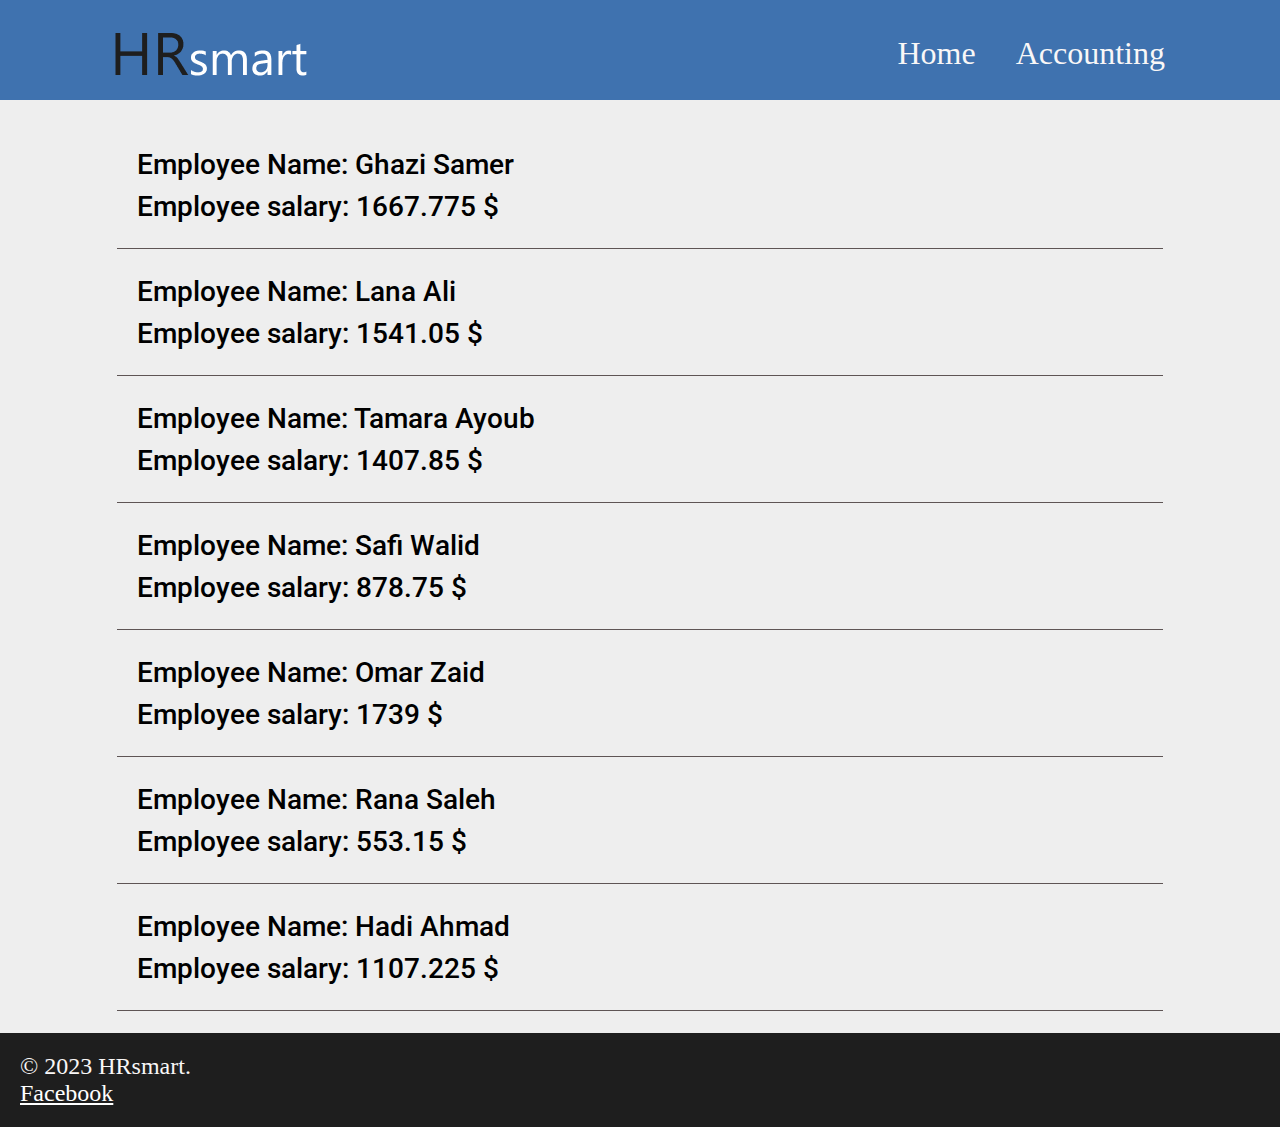
==== index.html @ 6eb01f3c "task08" ====
<!DOCTYPE html>
<html lang="en">

<head>
    <meta charset="UTF-8" />
    <meta name="HRsmart" content="Human Resourse">
    <meta http-equiv="X-UA-Compatible" content="IE=edge">
    <meta name="viewport" content="width=device-width, initial-scale=1.0">


    <!-- Fonts -->

    <link href="https://fonts.googleapis.com/css2?family=Roboto:wght@500&display=swap" rel="stylesheet">
    <!-- Fonts -->

    <!-- Icons -->

    <!-- Icons -->

    <link rel="stylesheet" href="./style/index.css">
    <title>HRsmart</title>
</head>

<body>

    <header>
        <nav>
            <img class="logo" src="assets/logo.png" alt="Logo" />
            <ul>
                <li>
                    <a href="">Home</a>
                </li>
                <li>
                    <a href="./accounting.html">Accounting</a>
                </li>
            </ul>
        </nav>
    </header>

    <main>

        <script src="./app.js"></script>

    </main>

    <footer>
        <div>
            <p style="margin: 0;">© 2023 HRsmart.
            <div>
                <a href="https://www.facebook.com/hamzah.almhysn/" style="color: #fff; margin-right: 10px;">Facebook</a>
            </div>
            </p>

        </div>
    </footer>
</body>

</html>
---- style/index.css ----
* {
  padding: 0;
  margin: 0;
  box-sizing: border-box;
}

body{
  background-color: #eeeeee;
}

header{
  background-color: #3F72AF;
  height: 100px;
}

header nav {
  display: flex;
  flex-direction: row;
  justify-content: space-between;
  align-items: start;
  padding: 32px 115px;
}

header nav ul {
  display: flex;
  gap: 40px;
  list-style-type: none;
}

header nav ul a {
  font-family: 'Segoe UI';
  font-style: normal;
  font-weight: 400;
  font-size: 32px;
  line-height: 42px;
  /* identical to box height */

  text-decoration-line: none;

  color: #F9F7F7;
}

main{
  margin: 20px;
}


table {
  margin-left: auto;
  margin-right: auto;
  width: 1050px;
  max-height: 1050px;
  min-width: auto;
}

td {
  border-bottom: 1px solid #5e5454;
  padding: 20px;
}

td h2 {
  font-family: "Roboto", sans-serif;
  font-style: normal;
  font-weight: 500;
  font-size: 28px;
  line-height: 42px;
  color: rgba(0, 0, 0);
}

footer{
  padding: 20px;
  text-align: start;
  width: 100%;
  font-size: 24px;
  font-weight: 500;
  background-color: #1E1E1E;
}
footer p{
color: #F9F7F7;
font-weight: 300;

}

/* <-----------------------class class class class class class class----------------------->  */



/* <-----------------------Opacity Opacity Opacity Opacity Opacity Opacity ----------------------->  */


/* <-----------------------Spacing Spacing Spacing Spacing Spacing Spacing----------------------->  */
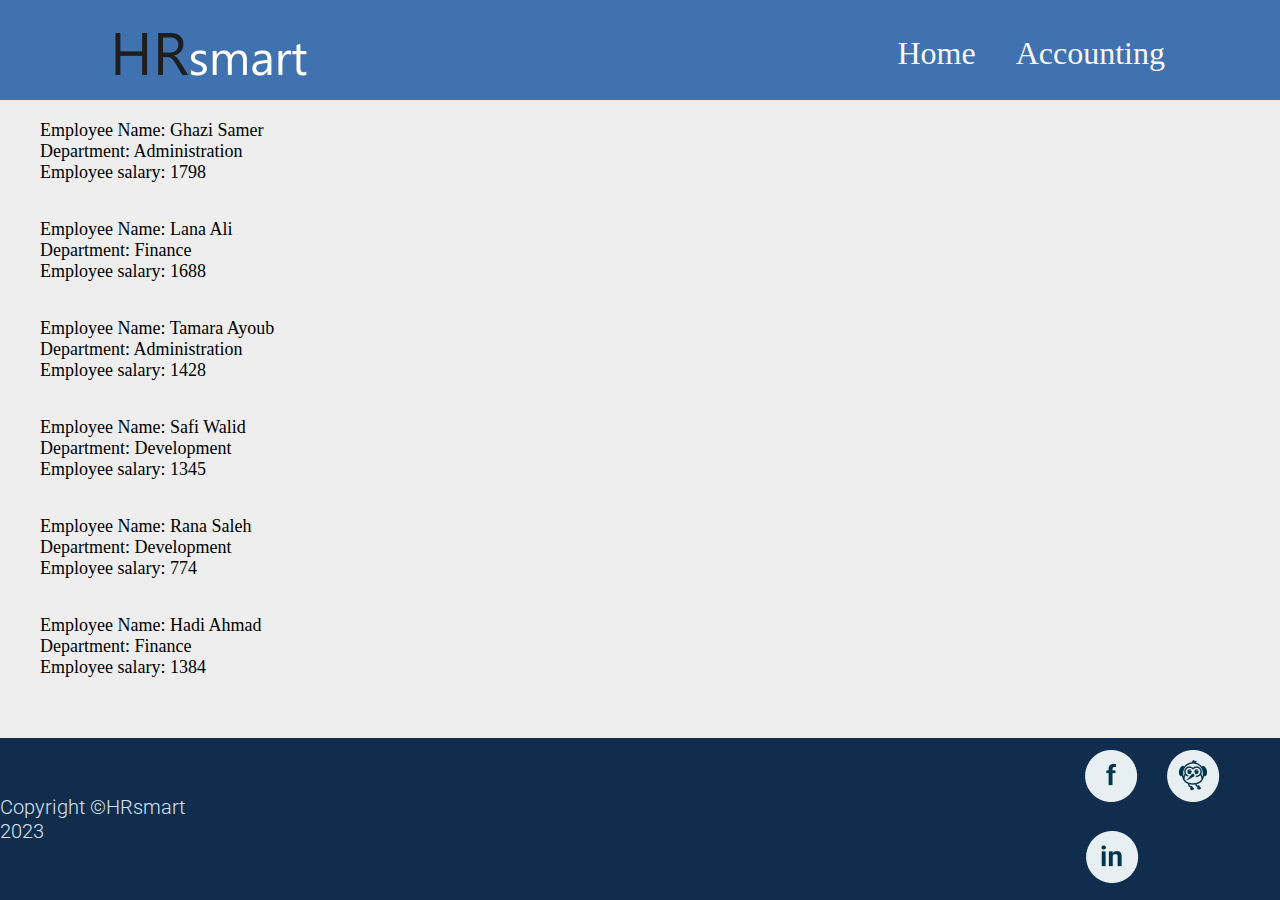
==== commit 58d288e8: "task09" ====
--- a/index.html
+++ b/index.html
@@ -9,8 +9,9 @@
 
 
     <!-- Fonts -->
-
-    <link href="https://fonts.googleapis.com/css2?family=Roboto:wght@500&display=swap" rel="stylesheet">
+    <link rel="preconnect" href="https://fonts.googleapis.com">
+    <link rel="preconnect" href="https://fonts.gstatic.com" crossorigin>
+    <link href="https://fonts.googleapis.com/css2?family=Roboto:wght@400&display=swap" rel="stylesheet">
     <!-- Fonts -->
 
     <!-- Icons -->
@@ -44,13 +45,11 @@
     </main>
 
     <footer>
+        <p>Copyright ©HRsmart 2023</p>
         <div>
-            <p style="margin: 0;">© 2023 HRsmart.
-            <div>
-                <a href="https://www.facebook.com/hamzah.almhysn/" style="color: #fff; margin-right: 10px;">Facebook</a>
-            </div>
-            </p>
-
+            <a href="https://www.facebook.com/" > <img  src="./assets/facebook.png" /></a>
+            <a href="https://www.twitter.com/" > <img src="./assets/twitter.png" /></a>
+            <a href="https://www.linkedin.com/"> <img src="./assets/linkin.png" /></a>
         </div>
     </footer>
 </body>
--- a/style/index.css
+++ b/style/index.css
@@ -4,12 +4,12 @@
   box-sizing: border-box;
 }
 
-body{
+body {
   background-color: #eeeeee;
 }
 
-header{
-  background-color: #3F72AF;
+header {
+  background-color: #3f72af;
   height: 100px;
 }
 
@@ -28,7 +28,7 @@
 }
 
 header nav ul a {
-  font-family: 'Segoe UI';
+  font-family: "Segoe UI";
   font-style: normal;
   font-weight: 400;
   font-size: 32px;
@@ -37,56 +37,42 @@
 
   text-decoration-line: none;
 
-  color: #F9F7F7;
+  color: #f9f7f7;
 }
 
-main{
-  margin: 20px;
+main {
+  margin: 20px 0px 0px 40px;
 }
 
-
-table {
-  margin-left: auto;
-  margin-right: auto;
-  width: 1050px;
-  max-height: 1050px;
-  min-width: auto;
+p {
+  font-size: large;
 }
 
-td {
-  border-bottom: 1px solid #5e5454;
-  padding: 20px;
-}
+footer {
+  min-height: 100px;
 
-td h2 {
-  font-family: "Roboto", sans-serif;
-  font-style: normal;
-  font-weight: 500;
-  font-size: 28px;
-  line-height: 42px;
-  color: rgba(0, 0, 0);
-}
-
-footer{
-  padding: 20px;
   text-align: start;
   width: 100%;
   font-size: 24px;
   font-weight: 500;
-  background-color: #1E1E1E;
+  background-color: #112d4e;
+  display: flex;
+  align-items: center;
+  justify-content: center;
+  gap: 872px;
+  position: absolute;
+  bottom: 0;
 }
-footer p{
-color: #F9F7F7;
-font-weight: 300;
-
+footer p {
+  color: #dbe2ef;
+  font-weight: 300;
+  font-family: "Roboto";
+  font-style: normal;
+  font-size: 20px;
 }
 
 /* <-----------------------class class class class class class class----------------------->  */
 
-
-
 /* <-----------------------Opacity Opacity Opacity Opacity Opacity Opacity ----------------------->  */
 
-
 /* <-----------------------Spacing Spacing Spacing Spacing Spacing Spacing----------------------->  */
-
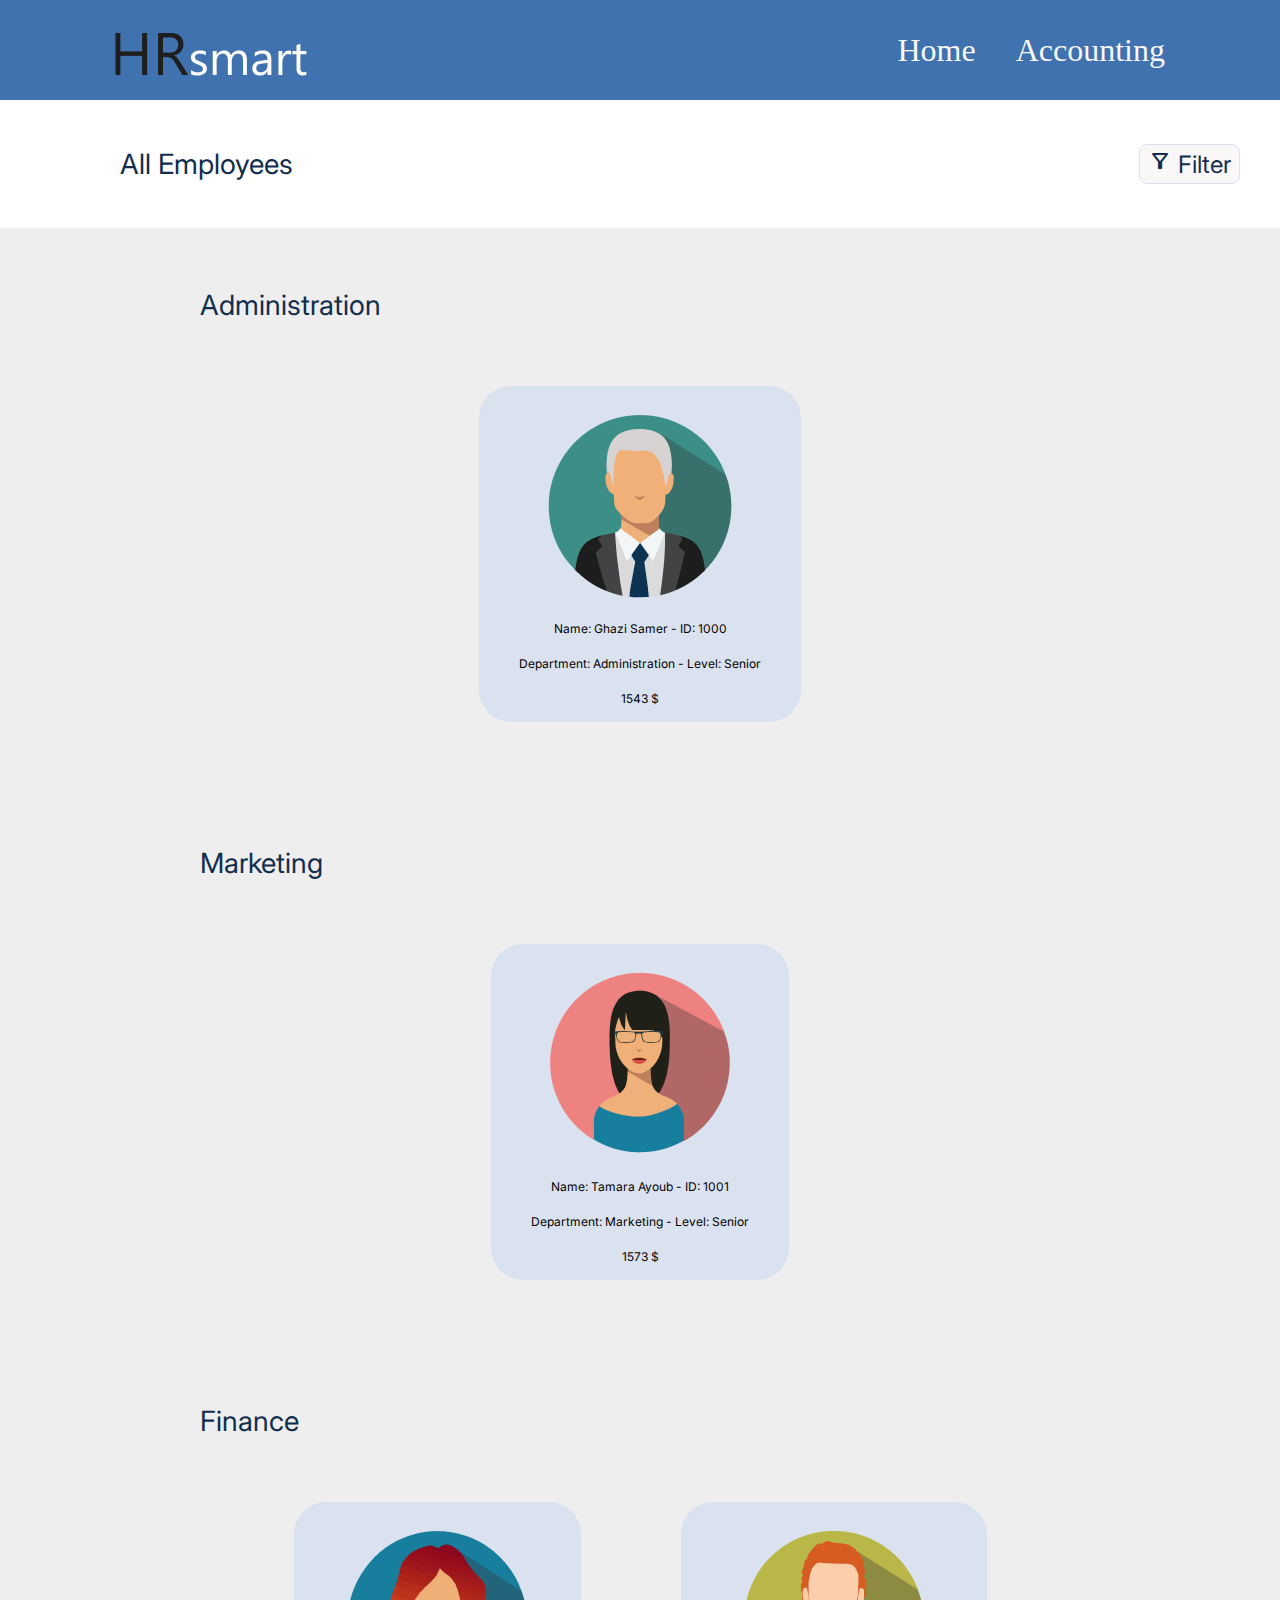
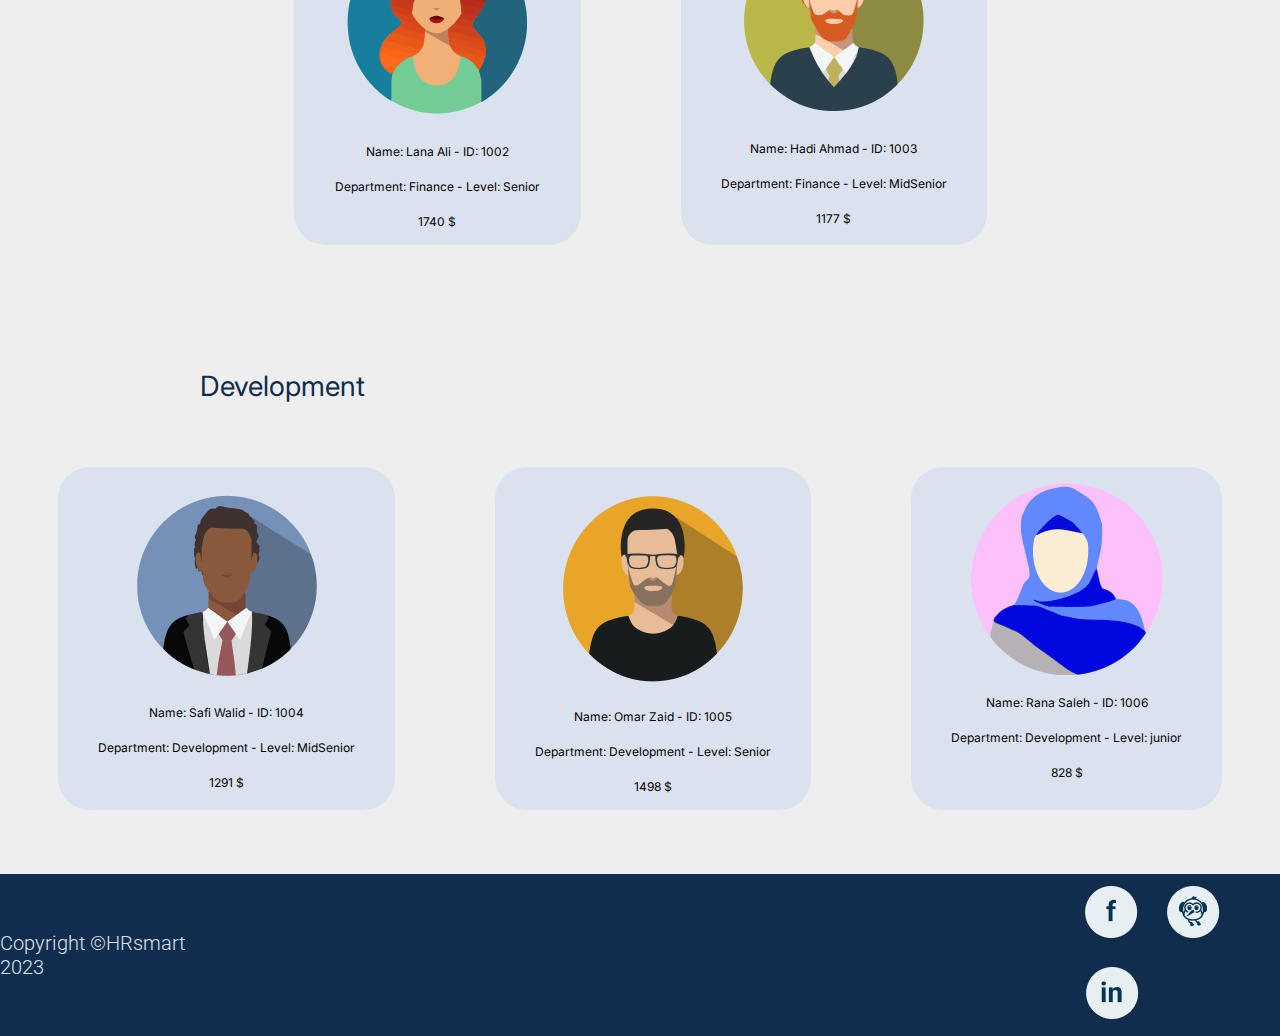
==== commit 7999219e: "task10" ====
--- a/index.html
+++ b/index.html
@@ -12,10 +12,12 @@
     <link rel="preconnect" href="https://fonts.googleapis.com">
     <link rel="preconnect" href="https://fonts.gstatic.com" crossorigin>
     <link href="https://fonts.googleapis.com/css2?family=Roboto:wght@400&display=swap" rel="stylesheet">
+    <link href="https://fonts.googleapis.com/css2?family=Inter&display=swap" rel="stylesheet">
     <!-- Fonts -->
 
     <!-- Icons -->
-
+    <link rel="stylesheet"
+        href="https://fonts.googleapis.com/css2?family=Material+Symbols+Rounded:opsz,wght,FILL,GRAD@20..48,100..700,0..1,-50..200" />
     <!-- Icons -->
 
     <link rel="stylesheet" href="./style/index.css">
@@ -39,19 +41,32 @@
     </header>
 
     <main>
+        <div class="homeHeader">
+            <h1>All Employees</h1>
+            <div class="list-btn">
+                <button style="cursor: pointer;"  id="filter">
+                    <i class="material-symbols-rounded">
+                        filter_alt
+                    </i>
+                    Filter
+                </button>
+            </div>
+        </div>
+        <div id="section" >
 
-        <script src="./app.js"></script>
+        </div>
 
     </main>
 
     <footer>
         <p>Copyright ©HRsmart 2023</p>
         <div>
-            <a href="https://www.facebook.com/" > <img  src="./assets/facebook.png" /></a>
-            <a href="https://www.twitter.com/" > <img src="./assets/twitter.png" /></a>
+            <a href="https://www.facebook.com/"> <img src="./assets/facebook.png" /></a>
+            <a href="https://www.twitter.com/"> <img src="./assets/twitter.png" /></a>
             <a href="https://www.linkedin.com/"> <img src="./assets/linkin.png" /></a>
         </div>
     </footer>
+    <script src="./app.js"></script>
 </body>
 
 </html>--- a/style/index.css
+++ b/style/index.css
@@ -32,7 +32,6 @@
   font-style: normal;
   font-weight: 400;
   font-size: 32px;
-  line-height: 42px;
   /* identical to box height */
 
   text-decoration-line: none;
@@ -40,9 +39,6 @@
   color: #f9f7f7;
 }
 
-main {
-  margin: 20px 0px 0px 40px;
-}
 
 p {
   font-size: large;
@@ -60,8 +56,6 @@
   align-items: center;
   justify-content: center;
   gap: 872px;
-  position: absolute;
-  bottom: 0;
 }
 footer p {
   color: #dbe2ef;
@@ -70,8 +64,78 @@
   font-style: normal;
   font-size: 20px;
 }
+button {
+  background: #f9f7f7;
+  border: 1px solid #dbe2ef;
+  border-radius: 8px;
+  font-family: "Inter";
+  font-style: normal;
+  font-weight: 400;
+  font-size: 24px;
+  color: #112d4e;
+  padding: 4px 8px;
+}
+/* <-----------------------class class class class class class class----------------------->  */
 
-/* <-----------------------class class class class class class class----------------------->  */
+.homeHeader {
+  background-color: #ffffff;
+  height: 128px;
+  display: flex;
+  align-items: center;
+  padding: 0px 40px;
+}
+
+.homeHeader h1 {
+  font-family: "Inter", sans-serif;
+  font-style: normal;
+  font-weight: 400;
+  font-size: 28px;
+  color: #112d4e;
+  flex: 1;
+  padding-left: 80px;
+}
+
+.sectionText{
+  font-family: "Inter", sans-serif;
+  font-style: normal;
+  font-weight: 400;
+  font-size: 28px;
+  color: #112d4e;
+  padding: 60px 200px 0px ;
+}
+
+.list-btn {
+  flex: 1;
+  text-align: end;
+}
+
+.card-list {
+  display: flex;
+  gap: 100px;
+  flex-wrap: wrap;
+  margin: 64px 52px ;
+  text-align: center;
+  justify-content: center;
+}
+
+.card {
+  background: #dbe2ef;
+  border-radius: 32px;
+  display: flex;
+  flex-direction: column;
+  align-items: center;
+  padding: 16px 40px;
+  gap: 20px;
+ 
+}
+
+.card h1 {
+  font-family: "Inter";
+  font-style: normal;
+  font-weight: 400;
+  font-size: 12px;
+  color: #000000;
+}
 
 /* <-----------------------Opacity Opacity Opacity Opacity Opacity Opacity ----------------------->  */
 
